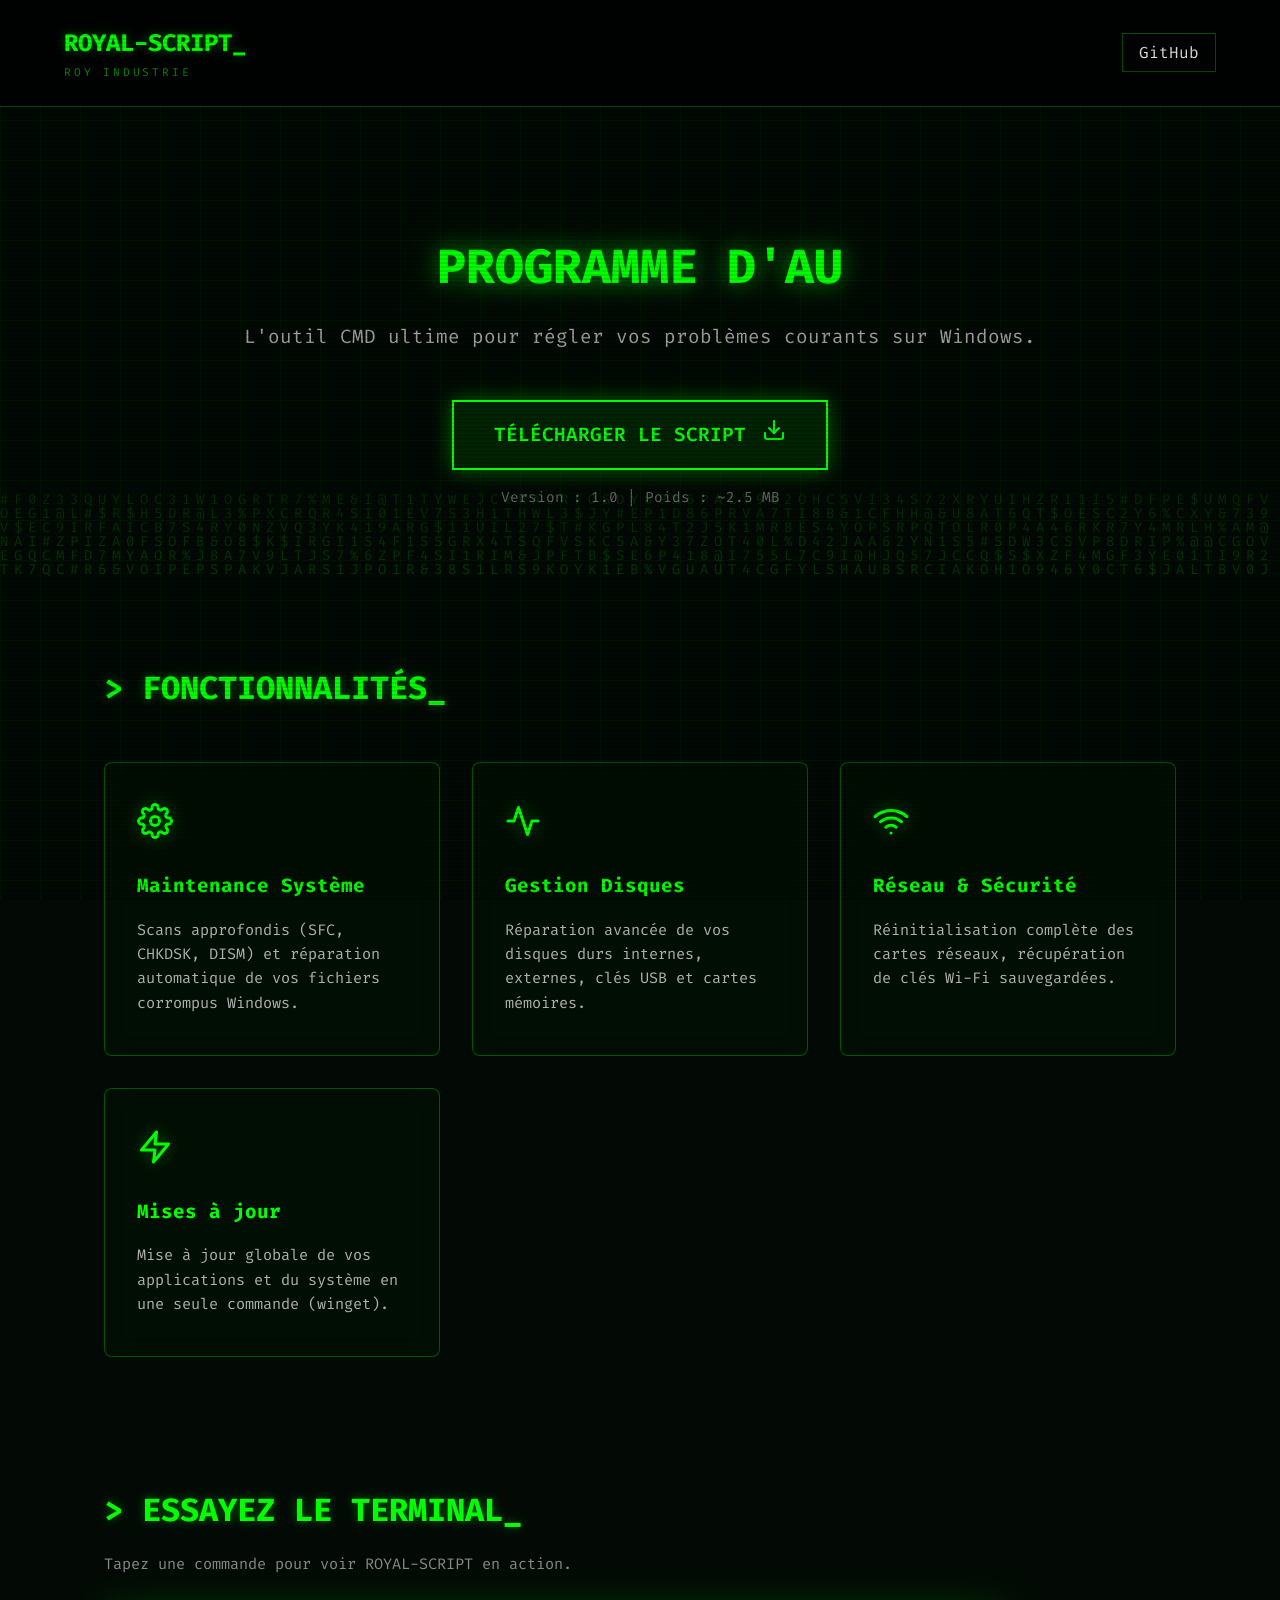
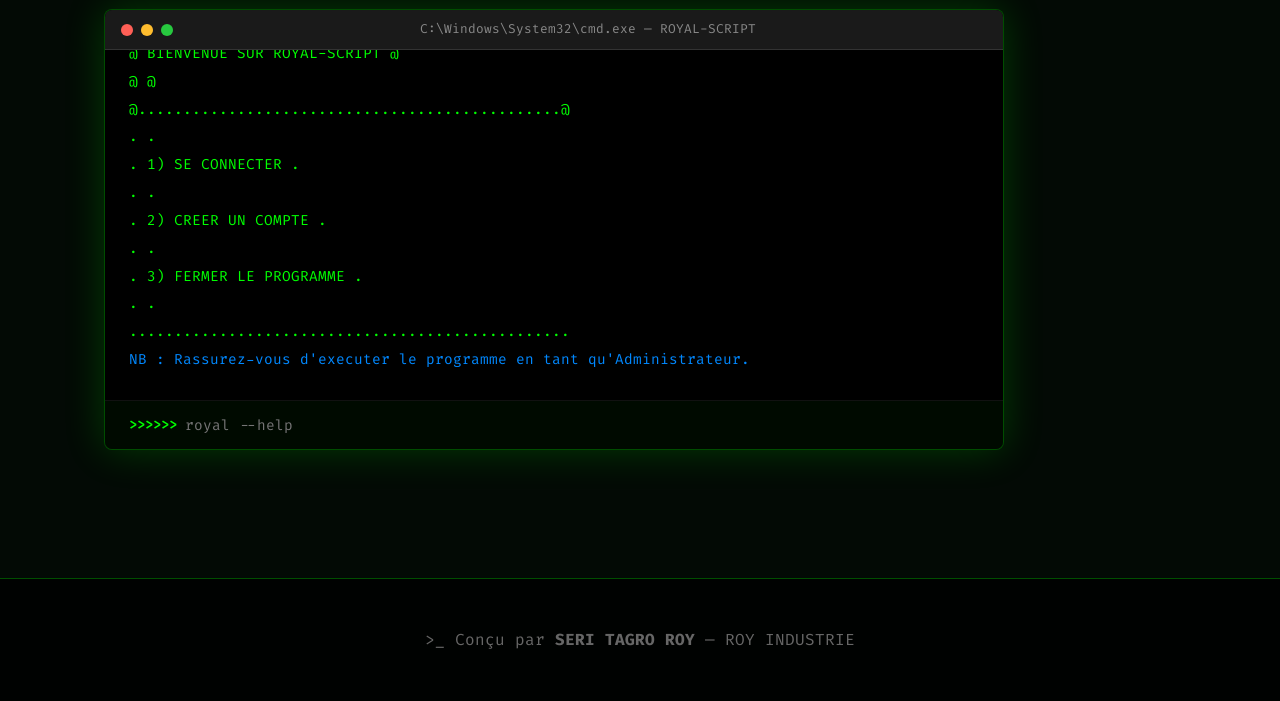
==== website/index.html @ b48cebe9 "Ajout site web: Design Hacker V2, Terminal interactif, Matrix, Glitch, 3D, Sons, ROY INDUSTRIE" ====
<!DOCTYPE html>
<html lang="fr">
<head>
    <meta charset="UTF-8">
    <meta name="viewport" content="width=device-width, initial-scale=1.0">
    <meta name="description" content="ROYAL-SCRIPT - L'outil ultime de maintenance et d'automatisation pour Windows.">
    <title>ROYAL-SCRIPT | by SERI TAGRO ROY</title>
    <link rel="stylesheet" href="style.css">
    <link rel="preconnect" href="https://fonts.googleapis.com">
    <link rel="preconnect" href="https://fonts.gstatic.com" crossorigin>
    <link href="https://fonts.googleapis.com/css2?family=Fira+Code:wght@400;600;700&display=swap" rel="stylesheet">
</head>
<body>
    <!-- Matrix Rain Canvas -->
    <canvas id="matrix-canvas"></canvas>

    <div class="animated-bg"></div>
    <div class="scanlines"></div>

    <header>
        <div class="logo-group">
            <div class="logo glitch-element" data-text="ROYAL-SCRIPT">ROYAL-SCRIPT<span>_</span></div>
            <div class="logo-tagline">ROY INDUSTRIE</div>
        </div>
        <nav>
            <!-- Ancien lien : https://github.com/seritagroroy-oss/Script-Windows -->
            <a href="https://github.com/seritagroroy-oss/Royal-Script-Windows" target="_blank" class="github-link sound-hover">GitHub</a>
        </nav>
    </header>

    <main>
        <!-- Hero Section -->
        <section class="hero">
            <h1 id="typewriter-text"></h1>
            <p class="subtitle">L'outil CMD ultime pour régler vos problèmes courants sur Windows.</p>
            <div class="cta-container">
                <!-- Ancien lien : https://github.com/seritagroroy-oss/Script-Windows/raw/main/ROYAL-SCRIPT.zip -->
                <a href="https://github.com/seritagroroy-oss/Royal-Script-Windows/raw/main/ROYAL-SCRIPT.zip" id="download-btn" class="btn-download sound-click">
                    <span class="btn-text">TÉLÉCHARGER LE SCRIPT</span>
                    <span class="btn-icon">
                        <svg xmlns="http://www.w3.org/2000/svg" width="24" height="24" viewBox="0 0 24 24" fill="none" stroke="currentColor" stroke-width="2" stroke-linecap="round" stroke-linejoin="round"><path d="M21 15v4a2 2 0 0 1-2 2H5a2 2 0 0 1-2-2v-4"></path><polyline points="7 10 12 15 17 10"></polyline><line x1="12" y1="15" x2="12" y2="3"></line></svg>
                    </span>
                </a>
                <p class="version">Version : 1.0 | Poids : ~2.5 MB</p>
            </div>
        </section>

        <!-- Features Section -->
        <section class="features">
            <h2 class="glitch-element" data-text="> FONCTIONNALITÉS_">> FONCTIONNALITÉS_</h2>
            <div class="grid">
                <div class="card tilt-element sound-hover">
                    <div class="card-content">
                        <div class="card-icon">
                            <svg xmlns="http://www.w3.org/2000/svg" width="36" height="36" viewBox="0 0 24 24" fill="none" stroke="currentColor" stroke-width="2" stroke-linecap="round" stroke-linejoin="round"><circle cx="12" cy="12" r="3"></circle><path d="M19.4 15a1.65 1.65 0 0 0 .33 1.82l.06.06a2 2 0 0 1 0 2.83 2 2 0 0 1-2.83 0l-.06-.06a1.65 1.65 0 0 0-1.82-.33 1.65 1.65 0 0 0-1 1.51V21a2 2 0 0 1-2 2 2 2 0 0 1-2-2v-.09A1.65 1.65 0 0 0 9 19.4a1.65 1.65 0 0 0-1.82.33l-.06.06a2 2 0 0 1-2.83 0 2 2 0 0 1 0-2.83l.06-.06a1.65 1.65 0 0 0 .33-1.82 1.65 1.65 0 0 0-1.51-1H3a2 2 0 0 1-2-2 2 2 0 0 1 2-2h.09A1.65 1.65 0 0 0 4.6 9a1.65 1.65 0 0 0-.33-1.82l-.06-.06a2 2 0 0 1 0-2.83 2 2 0 0 1 2.83 0l.06.06a1.65 1.65 0 0 0 1.82.33H9a1.65 1.65 0 0 0 1-1.51V3a2 2 0 0 1 2-2 2 2 0 0 1 2 2v.09a1.65 1.65 0 0 0 1 1.51 1.65 1.65 0 0 0 1.82-.33l.06-.06a2 2 0 0 1 2.83 0 2 2 0 0 1 0 2.83l-.06.06a1.65 1.65 0 0 0-.33 1.82V9a1.65 1.65 0 0 0 1.51 1H21a2 2 0 0 1 2 2 2 2 0 0 1-2 2h-.09a1.65 1.65 0 0 0-1.51 1z"></path></svg>
                        </div>
                        <h3>Maintenance Système</h3>
                        <p>Scans approfondis (SFC, CHKDSK, DISM) et réparation automatique de vos fichiers corrompus Windows.</p>
                    </div>
                </div>
                <div class="card tilt-element sound-hover">
                    <div class="card-content">
                        <div class="card-icon">
                            <svg xmlns="http://www.w3.org/2000/svg" width="36" height="36" viewBox="0 0 24 24" fill="none" stroke="currentColor" stroke-width="2" stroke-linecap="round" stroke-linejoin="round"><path d="M22 12h-4l-3 9L9 3l-3 9H2"></path></svg>
                        </div>
                        <h3>Gestion Disques</h3>
                        <p>Réparation avancée de vos disques durs internes, externes, clés USB et cartes mémoires.</p>
                    </div>
                </div>
                <div class="card tilt-element sound-hover">
                    <div class="card-content">
                        <div class="card-icon">
                            <svg xmlns="http://www.w3.org/2000/svg" width="36" height="36" viewBox="0 0 24 24" fill="none" stroke="currentColor" stroke-width="2" stroke-linecap="round" stroke-linejoin="round"><path d="M5 12.55a11 11 0 0 1 14.08 0"></path><path d="M1.42 9a16 16 0 0 1 21.16 0"></path><path d="M8.53 16.11a6 6 0 0 1 6.95 0"></path><line x1="12" y1="20" x2="12.01" y2="20"></line></svg>
                        </div>
                        <h3>Réseau & Sécurité</h3>
                        <p>Réinitialisation complète des cartes réseaux, récupération de clés Wi-Fi sauvegardées.</p>
                    </div>
                </div>
                <div class="card tilt-element sound-hover">
                    <div class="card-content">
                        <div class="card-icon">
                            <svg xmlns="http://www.w3.org/2000/svg" width="36" height="36" viewBox="0 0 24 24" fill="none" stroke="currentColor" stroke-width="2" stroke-linecap="round" stroke-linejoin="round"><polygon points="13 2 3 14 12 14 11 22 21 10 12 10 13 2"></polygon></svg>
                        </div>
                        <h3>Mises à jour</h3>
                        <p>Mise à jour globale de vos applications et du système en une seule commande (winget).</p>
                    </div>
                </div>
            </div>
        </section>

        <!-- Interactive Terminal Section -->
        <section class="terminal-section">
            <h2 class="glitch-element" data-text="> ESSAYEZ LE TERMINAL_">> ESSAYEZ LE TERMINAL_</h2>
            <p class="terminal-desc">Tapez une commande pour voir ROYAL-SCRIPT en action.</p>
            <div class="terminal-window">
                <div class="terminal-bar">
                    <span class="dot red"></span>
                    <span class="dot yellow"></span>
                    <span class="dot green"></span>
                    <span class="terminal-title">C:\Windows\System32\cmd.exe — ROYAL-SCRIPT</span>
                </div>
                <div id="terminal-output">
                    <p><span class="prompt">C:\Users\PC></span> <span class="cmd-hint">Tapez une commande ci-dessous...</span></p>
                </div>
                <div class="terminal-input-row">
                    <span class="prompt">C:\Users\PC></span>
                    <input type="text" id="terminal-input" autocomplete="off" spellcheck="false" placeholder="royal --help">
                </div>
            </div>
        </section>
    </main>

    <footer>
        <p>>_ Conçu par <strong>SERI TAGRO ROY</strong> — ROY INDUSTRIE</p>
    </footer>

    <script src="main.js"></script>
</body>
</html>
---- website/style.css ----
:root {
    --bg-color: #030a05;
    --text-color: #e0e0e0;
    --primary-color: #0f0;
    --primary-glow: rgba(0, 255, 0, 0.4);
    --secondary-color: #111;
    --card-bg: rgba(0, 20, 0, 0.4);
    --card-border: rgba(0, 255, 0, 0.3);
    --font-mono: 'Fira Code', monospace;
}

* { margin: 0; padding: 0; box-sizing: border-box; }

body {
    background-color: var(--bg-color);
    color: var(--text-color);
    font-family: var(--font-mono);
    line-height: 1.6;
    overflow-x: hidden;
    position: relative;
}

/* Matrix Canvas */
#matrix-canvas {
    position: fixed;
    top: 0;
    left: 0;
    width: 100%;
    height: 100%;
    z-index: 0;
    opacity: 0.18;
}

/* Animated Cyber Grid Background */
.animated-bg {
    position: fixed;
    top: 0; left: 0;
    width: 100vw; height: 100vh;
    background-image:
        linear-gradient(rgba(0, 255, 0, 0.04) 1px, transparent 1px),
        linear-gradient(90deg, rgba(0, 255, 0, 0.04) 1px, transparent 1px);
    background-size: 40px 40px;
    z-index: 1;
    animation: gridMove 25s linear infinite;
    pointer-events: none;
}

@keyframes gridMove {
    0% { transform: translateY(0); }
    100% { transform: translateY(40px); }
}

/* CRT Scanlines */
.scanlines {
    position: fixed;
    top: 0; left: 0;
    width: 100vw; height: 100vh;
    background: repeating-linear-gradient(
        to bottom,
        transparent,
        transparent 2px,
        rgba(0,0,0,0.15) 2px,
        rgba(0,0,0,0.15) 4px
    );
    z-index: 9999;
    pointer-events: none;
    opacity: 0.7;
}

/* ============================
   GLITCH EFFECT
============================= */
.glitch-element {
    position: relative;
}

.glitch-element::before,
.glitch-element::after {
    content: attr(data-text);
    position: absolute;
    top: 0; left: 0;
    width: 100%;
    opacity: 0;
}

.glitch-element::before {
    color: #0ff;
    animation: glitchTop 4s infinite;
    clip-path: polygon(0 0, 100% 0, 100% 35%, 0 35%);
}

.glitch-element::after {
    color: #f0f;
    animation: glitchBottom 4s infinite;
    clip-path: polygon(0 65%, 100% 65%, 100% 100%, 0 100%);
}

@keyframes glitchTop {
    0%, 90%, 100% { opacity: 0; transform: translate(0); }
    91% { opacity: 1; transform: translate(-3px, -2px); }
    93% { opacity: 0; transform: translate(3px, 2px); }
    95% { opacity: 1; transform: translate(-2px, 0); }
    97% { opacity: 0; }
}

@keyframes glitchBottom {
    0%, 92%, 100% { opacity: 0; transform: translate(0); }
    93% { opacity: 1; transform: translate(3px, 2px); }
    95% { opacity: 0; transform: translate(-3px, -1px); }
    97% { opacity: 1; transform: translate(2px, 0); }
    99% { opacity: 0; }
}

/* ============================
   HEADER
============================= */
header {
    display: flex;
    justify-content: space-between;
    align-items: center;
    padding: 1.5rem 5%;
    border-bottom: 1px solid var(--card-border);
    background: rgba(0, 0, 0, 0.7);
    backdrop-filter: blur(10px);
    position: sticky;
    top: 0;
    z-index: 1000;
}

.logo-group {
    display: flex;
    flex-direction: column;
    gap: 0.1rem;
}

.logo {
    font-size: 1.5rem;
    font-weight: 700;
    color: var(--primary-color);
    text-shadow: 0 0 10px var(--primary-glow);
}

.logo-tagline {
    font-size: 0.7rem;
    color: rgba(0, 255, 0, 0.55);
    letter-spacing: 0.25em;
    font-weight: 400;
    text-transform: uppercase;
}

.logo span { animation: blink 1s step-end infinite; }

@keyframes blink { 50% { opacity: 0; } }

.github-link {
    color: var(--text-color);
    text-decoration: none;
    border: 1px solid var(--card-border);
    padding: 0.5rem 1rem;
    transition: all 0.3s ease;
}

.github-link:hover {
    color: var(--primary-color);
    border-color: var(--primary-color);
    box-shadow: 0 0 15px var(--primary-glow);
    background: rgba(0, 255, 0, 0.1);
}

/* ============================
   MAIN
============================= */
main {
    padding: 2rem 5%;
    max-width: 1200px;
    margin: 0 auto;
    position: relative;
    z-index: 10;
}

/* ============================
   HERO
============================= */
.hero {
    text-align: center;
    padding: 10vh 0;
}

h1 {
    font-size: 3rem;
    color: var(--primary-color);
    margin-bottom: 1rem;
    text-shadow: 0 0 20px var(--primary-glow), 0 0 40px var(--primary-glow);
    min-height: 4rem;
}

.subtitle {
    font-size: 1.2rem;
    color: #a0a0a0;
    margin-bottom: 3rem;
}

.cta-container {
    display: flex;
    flex-direction: column;
    align-items: center;
    gap: 1rem;
}

.btn-download {
    display: inline-flex;
    align-items: center;
    gap: 1rem;
    background: rgba(0, 255, 0, 0.1);
    color: var(--primary-color);
    text-decoration: none;
    padding: 1rem 2.5rem;
    font-size: 1.2rem;
    font-weight: 600;
    font-family: var(--font-mono);
    border: 2px solid var(--primary-color);
    position: relative;
    overflow: hidden;
    transition: all 0.3s ease;
    cursor: pointer;
    box-shadow: 0 0 20px var(--primary-glow);
    backdrop-filter: blur(5px);
}

.btn-download::before {
    content: '';
    position: absolute;
    top: 0; left: -100%;
    width: 100%; height: 100%;
    background: var(--primary-color);
    transition: all 0.4s ease;
    z-index: -1;
}

.btn-download:hover::before { left: 0; }

.btn-download:hover {
    color: #000;
    box-shadow: 0 0 50px var(--primary-glow);
}

.btn-download:hover .btn-icon svg { transform: translateY(4px); }

.btn-icon svg { transition: transform 0.3s ease; }

.version { font-size: 0.9rem; color: #666; }

/* ============================
   FEATURES
============================= */
.features { padding: 4rem 0; }

.features h2 {
    color: var(--primary-color);
    margin-bottom: 3rem;
    font-size: 2rem;
    text-shadow: 0 0 10px var(--primary-glow);
}

.grid {
    display: grid;
    grid-template-columns: repeat(auto-fit, minmax(260px, 1fr));
    gap: 2rem;
    perspective: 1500px;
}

.card {
    background: var(--card-bg);
    border: 1px solid var(--card-border);
    border-radius: 8px;
    backdrop-filter: blur(12px);
    -webkit-backdrop-filter: blur(12px);
    transition: box-shadow 0.3s ease, border-color 0.3s ease, opacity 0.5s ease;
    opacity: 0;
    transform-style: preserve-3d;
    transform: translateY(20px) opacity(0);
    cursor: pointer;
    position: relative;
    overflow: hidden;
}

.card::after {
    content: '';
    position: absolute;
    inset: 0;
    background: radial-gradient(circle at var(--mouse-x, 50%) var(--mouse-y, 50%), rgba(0, 255, 0, 0.08), transparent 60%);
    pointer-events: none;
    opacity: 0;
    transition: opacity 0.3s;
}

.card:hover::after { opacity: 1; }

.card-content {
    padding: 2.5rem 2rem;
}

.card.visible {
    opacity: 1;
    transform: translateY(0);
}

.card:hover {
    box-shadow: 0 10px 40px rgba(0, 255, 0, 0.25);
    border-color: var(--primary-color);
    background: rgba(0, 40, 0, 0.6);
}

.card-icon {
    margin-bottom: 1.5rem;
    color: var(--primary-color);
    filter: drop-shadow(0 0 8px var(--primary-glow));
}

.card h3 {
    color: var(--primary-color);
    margin-bottom: 1rem;
    font-size: 1.2rem;
}

.card p { color: #b0b0b0; font-size: 0.95rem; }

/* ============================
   TERMINAL SECTION
============================= */
.terminal-section {
    padding: 4rem 0 6rem;
}

.terminal-section h2 {
    color: var(--primary-color);
    margin-bottom: 1rem;
    font-size: 2rem;
    text-shadow: 0 0 10px var(--primary-glow);
}

.terminal-desc {
    color: #888;
    margin-bottom: 2rem;
    font-size: 0.95rem;
}

.terminal-window {
    background: #000;
    border: 1px solid var(--card-border);
    border-radius: 8px;
    overflow: hidden;
    box-shadow: 0 0 40px rgba(0, 255, 0, 0.2);
    max-width: 900px;
    font-size: 0.88rem;
}

.terminal-bar {
    background: #1a1a1a;
    padding: 0.6rem 1rem;
    display: flex;
    align-items: center;
    gap: 0.5rem;
    border-bottom: 1px solid #333;
}

.dot {
    width: 12px;
    height: 12px;
    border-radius: 50%;
}

.dot.red { background: #ff5f56; }
.dot.yellow { background: #ffbd2e; }
.dot.green { background: #27c93f; }

.terminal-title {
    margin-left: 0.5rem;
    font-size: 0.8rem;
    color: #888;
    flex: 1;
    text-align: center;
}

#terminal-output {
    padding: 1.5rem;
    min-height: 200px;
    max-height: 350px;
    overflow-y: auto;
    font-size: 0.9rem;
}

#terminal-output p { margin-bottom: 0.3rem; }

.prompt { color: var(--primary-color); margin-right: 0.5rem; font-weight: 600; }
.cmd-hint { color: #555; font-style: italic; }
.cmd-line { color: #ddd; }
.cmd-output { color: #0f0; }
.cmd-error { color: #f55; }
.cmd-info { color: #08f; }

.terminal-input-row {
    padding: 0.8rem 1.5rem;
    display: flex;
    align-items: center;
    border-top: 1px solid #111;
    background: rgba(0, 20, 0, 0.5);
}

#terminal-input {
    background: transparent;
    border: none;
    outline: none;
    color: #ddd;
    font-family: var(--font-mono);
    font-size: 0.9rem;
    flex: 1;
    caret-color: var(--primary-color);
}

/* ============================
   FOOTER
============================= */
footer {
    text-align: center;
    padding: 3rem;
    border-top: 1px solid var(--card-border);
    color: #666;
    background: rgba(0, 0, 0, 0.8);
    position: relative;
    z-index: 10;
}

/* ============================
   RESPONSIVE
============================= */
@media (max-width: 768px) {
    h1 { font-size: 2rem; min-height: 5rem; }
    .hero { padding: 5vh 0; }
    .card { transform: none !important; }
}
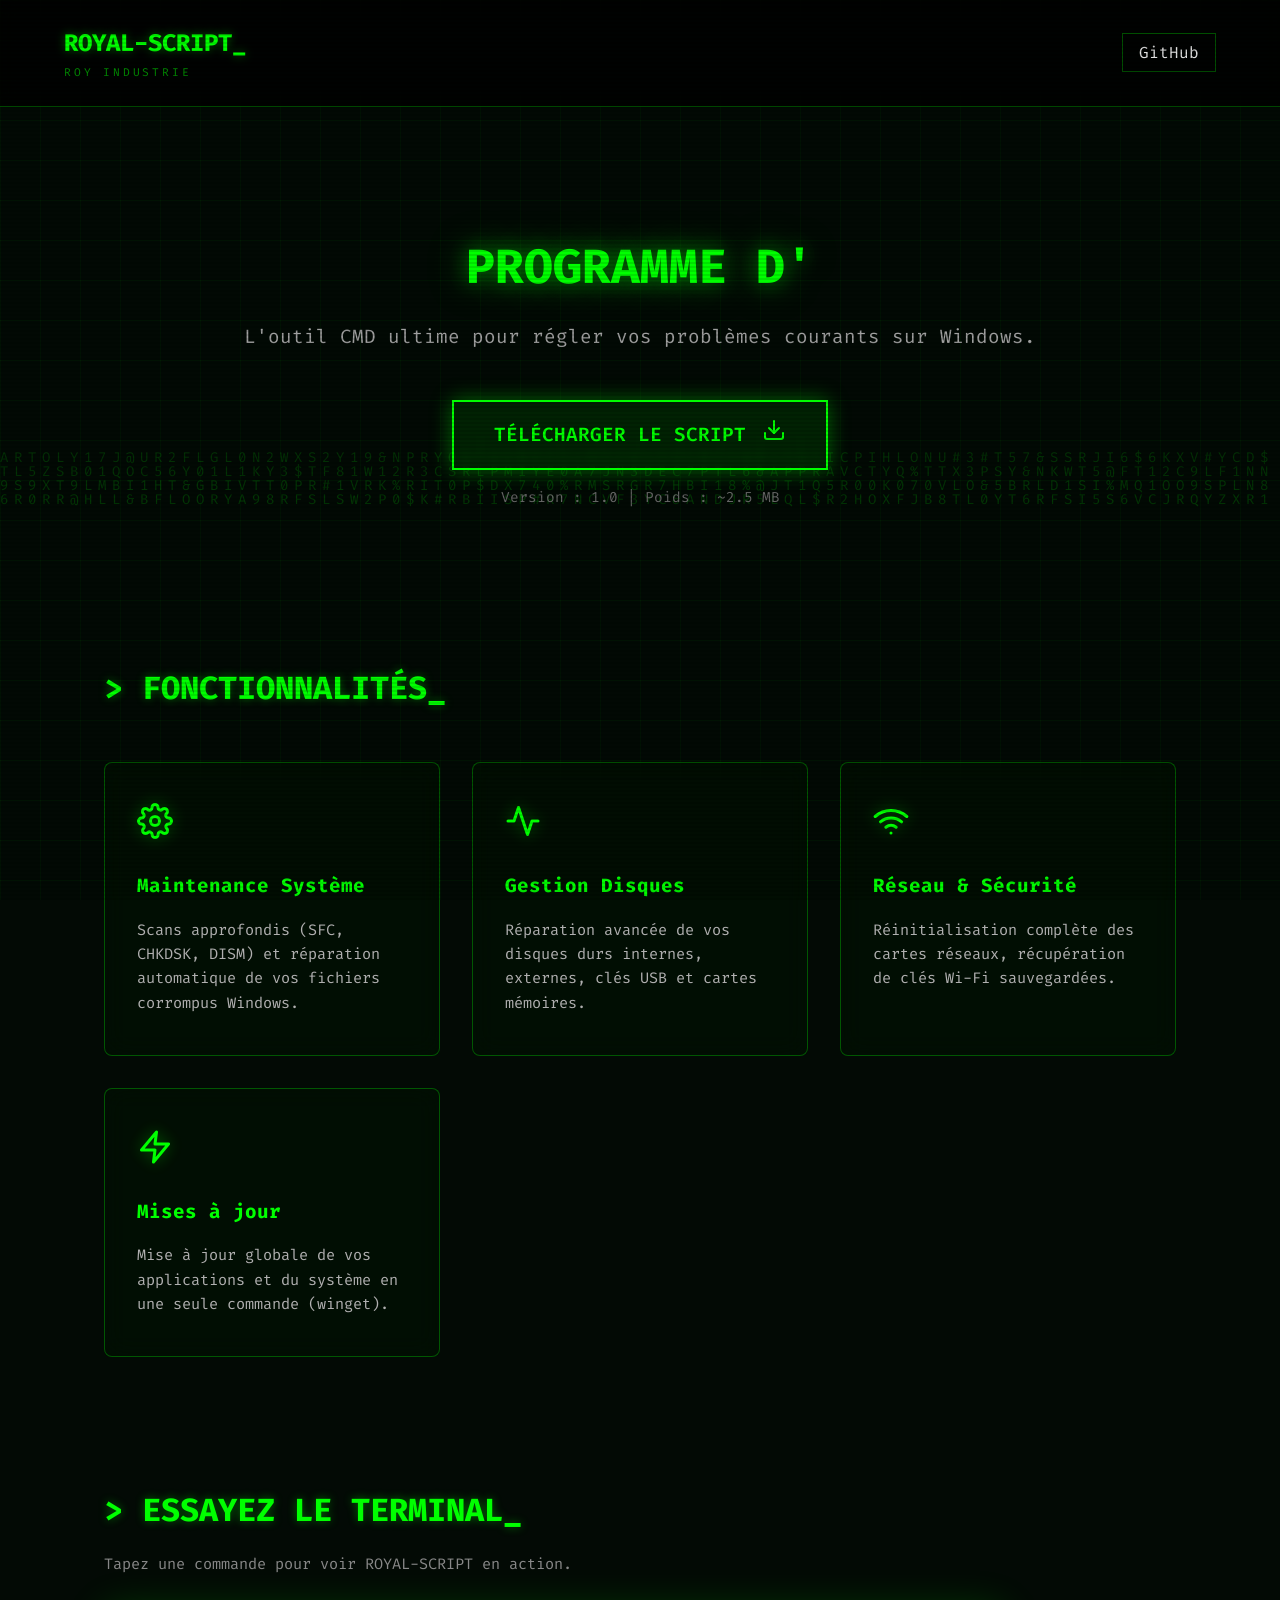
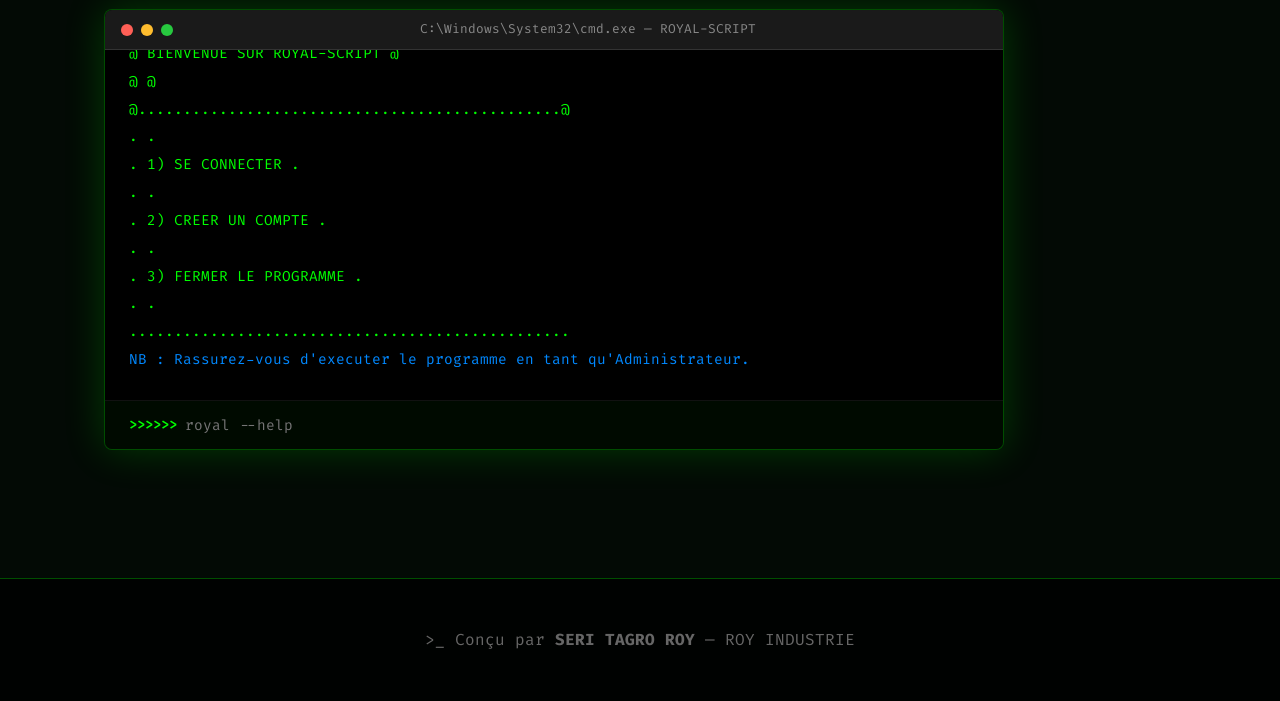
==== commit 7daca6dc: "Lien telechargement mis a jour vers Royal-Script.exe" ====
--- a/website/index.html
+++ b/website/index.html
@@ -34,8 +34,9 @@
             <h1 id="typewriter-text"></h1>
             <p class="subtitle">L'outil CMD ultime pour régler vos problèmes courants sur Windows.</p>
             <div class="cta-container">
-                <!-- Ancien lien : https://github.com/seritagroroy-oss/Script-Windows/raw/main/ROYAL-SCRIPT.zip -->
-                <a href="https://github.com/seritagroroy-oss/Royal-Script-Windows/raw/main/ROYAL-SCRIPT.zip" id="download-btn" class="btn-download sound-click">
+                <!-- Ancien lien ZIP : https://github.com/seritagroroy-oss/Script-Windows/raw/main/ROYAL-SCRIPT.zip -->
+                <!-- Ancien lien repo : https://github.com/seritagroroy-oss/Royal-Script-Windows/raw/main/ROYAL-SCRIPT.zip -->
+                <a href="https://github.com/seritagroroy-oss/Script-Windows/raw/main/Royal-Script.exe" id="download-btn" class="btn-download sound-click">
                     <span class="btn-text">TÉLÉCHARGER LE SCRIPT</span>
                     <span class="btn-icon">
                         <svg xmlns="http://www.w3.org/2000/svg" width="24" height="24" viewBox="0 0 24 24" fill="none" stroke="currentColor" stroke-width="2" stroke-linecap="round" stroke-linejoin="round"><path d="M21 15v4a2 2 0 0 1-2 2H5a2 2 0 0 1-2-2v-4"></path><polyline points="7 10 12 15 17 10"></polyline><line x1="12" y1="15" x2="12" y2="3"></line></svg>
